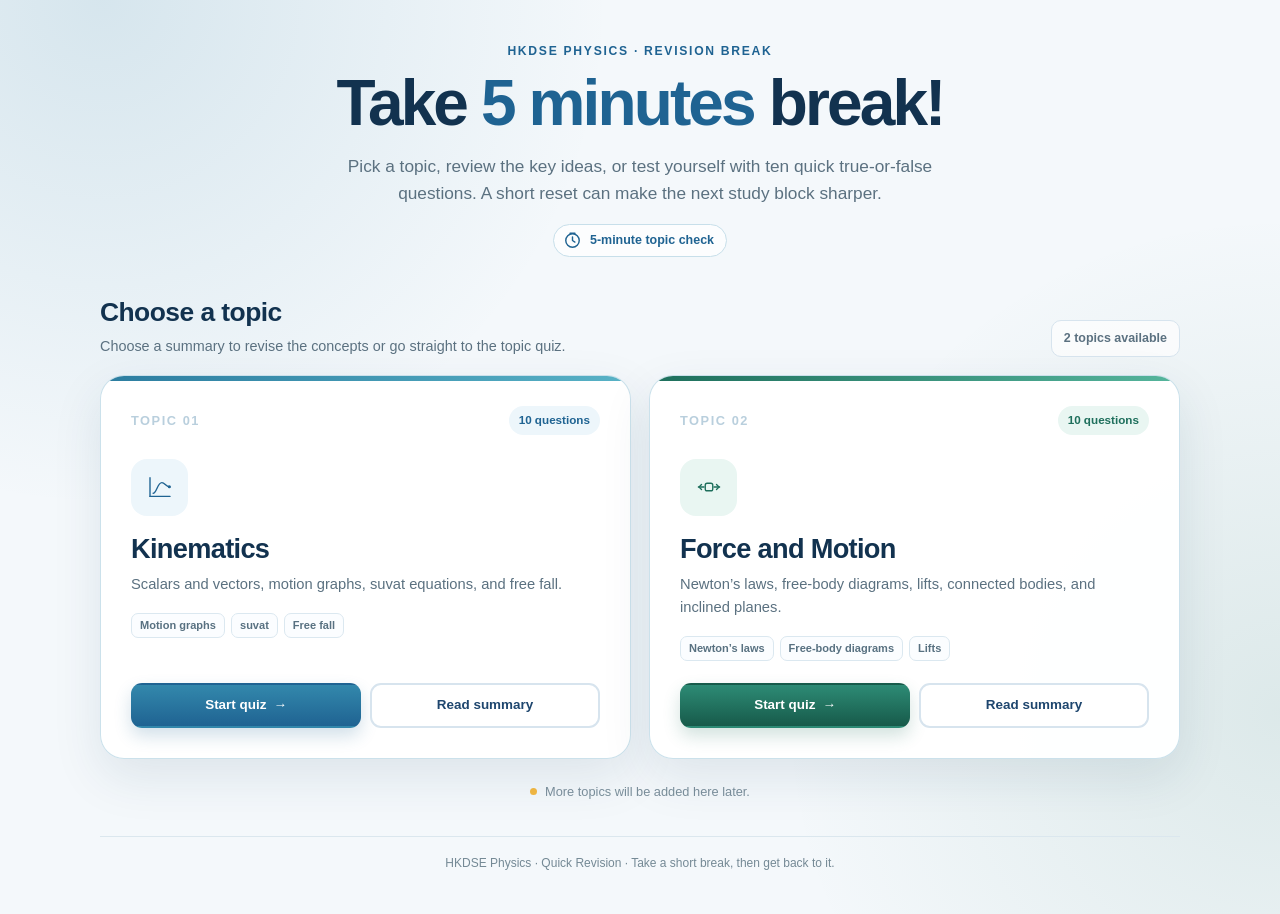
==== concept-check/index.html @ fbd44714 "Move concept check site under /concept-check/" ====
<!DOCTYPE html>
<html lang="en">
<head>
    <meta charset="UTF-8">
    <meta name="viewport" content="width=device-width, initial-scale=1.0">
    <title>Take 5 minutes break!</title>
    <style>
        :root {
            --navy: #12324f;
            --navy-2: #1e466e;
            --blue: #2c7da0;
            --blue-dark: #1f6392;
            --blue-soft: #edf6fb;
            --teal: #1e6f5c;
            --teal-dark: #175a4a;
            --teal-soft: #e9f6f2;
            --gold: #f4b942;
            --bg: #f4f8fb;
            --surface: #ffffff;
            --ink: #1e2a3a;
            --muted: #5b7180;
            --border: #d7e4ee;
            --shadow: 0 18px 50px rgba(21, 63, 92, 0.10);
            --radius: 24px;
        }

        * {
            box-sizing: border-box;
        }

        html {
            scroll-behavior: smooth;
        }

        body {
            margin: 0;
            min-height: 100vh;
            background:
                radial-gradient(circle at 8% 0%, rgba(44, 125, 160, 0.15), transparent 34%),
                radial-gradient(circle at 100% 78%, rgba(30, 111, 92, 0.11), transparent 34%),
                var(--bg);
            color: var(--ink);
            font-family: "Segoe UI", Roboto, Helvetica, Arial, sans-serif;
            line-height: 1.55;
        }

        a {
            color: inherit;
        }

        .shell {
            width: min(1080px, calc(100% - 32px));
            margin: 0 auto;
            padding: 34px 0 42px;
        }

        .hero {
            position: relative;
            max-width: 780px;
            margin: 8px auto 38px;
            text-align: center;
        }

        .eyebrow {
            margin: 0 0 10px;
            color: var(--blue-dark);
            font-size: 0.76rem;
            font-weight: 800;
            letter-spacing: 0.14em;
            text-transform: uppercase;
        }

        .hero h1 {
            margin: 0;
            color: var(--navy);
            font-size: clamp(2.2rem, 5.6vw, 4rem);
            letter-spacing: -0.045em;
            line-height: 1.02;
            text-wrap: balance;
        }

        .hero h1 span {
            color: var(--blue-dark);
        }

        .hero-copy {
            max-width: 650px;
            margin: 17px auto 0;
            color: var(--muted);
            font-size: clamp(0.98rem, 2vw, 1.08rem);
            text-wrap: pretty;
        }

        .break-chip {
            display: inline-flex;
            align-items: center;
            gap: 8px;
            margin-top: 17px;
            padding: 6px 12px 6px 9px;
            border: 1px solid #c7dfea;
            border-radius: 999px;
            background: rgba(255, 255, 255, 0.78);
            color: var(--blue-dark);
            font-size: 0.78rem;
            font-weight: 700;
        }

        .break-chip svg {
            width: 19px;
            height: 19px;
        }

        .set-section {
            margin-top: 0;
        }

        .set-header {
            display: flex;
            align-items: flex-end;
            justify-content: space-between;
            gap: 24px;
            margin-bottom: 18px;
        }

        .set-heading {
            min-width: 0;
        }

        .set-header h2 {
            margin: 0;
            color: var(--navy);
            font-size: clamp(1.25rem, 2.5vw, 1.65rem);
            letter-spacing: -0.02em;
            line-height: 1.25;
        }

        .set-header p {
            max-width: 540px;
            margin: 6px 0 0;
            color: var(--muted);
            font-size: 0.9rem;
        }

        .set-count {
            flex: 0 0 auto;
            padding: 8px 12px;
            border: 1px solid var(--border);
            border-radius: 10px;
            background: rgba(255, 255, 255, 0.68);
            color: var(--muted);
            font-size: 0.78rem;
            font-weight: 700;
            white-space: nowrap;
        }

        .topic-grid {
            display: grid;
            grid-template-columns: repeat(2, minmax(0, 1fr));
            gap: 18px;
        }

        .topic-card {
            position: relative;
            display: flex;
            flex-direction: column;
            min-height: 350px;
            overflow: hidden;
            padding: clamp(22px, 3.2vw, 30px);
            border: 1px solid rgba(199, 223, 234, 0.92);
            border-radius: var(--radius);
            background: rgba(255, 255, 255, 0.96);
            box-shadow: var(--shadow);
            transition: transform 180ms ease, box-shadow 180ms ease, border-color 180ms ease;
        }

        .topic-card::before {
            position: absolute;
            top: 0;
            right: 0;
            left: 0;
            height: 5px;
            background: linear-gradient(90deg, var(--blue), #58b2c6);
            content: "";
        }

        .topic-card.force::before {
            background: linear-gradient(90deg, var(--teal), #55b59c);
        }

        .topic-card:hover {
            transform: translateY(-3px);
            border-color: #aacbdb;
            box-shadow: 0 23px 56px rgba(21, 63, 92, 0.14);
        }

        .card-top {
            display: flex;
            align-items: center;
            justify-content: space-between;
            gap: 12px;
        }

        .card-index {
            color: #b9cfdd;
            font-size: 0.8rem;
            font-weight: 850;
            letter-spacing: 0.12em;
        }

        .question-pill {
            display: inline-flex;
            align-items: center;
            min-height: 29px;
            padding: 4px 10px;
            border-radius: 999px;
            background: var(--blue-soft);
            color: var(--blue-dark);
            font-size: 0.73rem;
            font-weight: 800;
        }

        .topic-card.force .question-pill {
            background: var(--teal-soft);
            color: var(--teal);
        }

        .topic-icon {
            display: grid;
            place-items: center;
            width: 57px;
            height: 57px;
            margin: 24px 0 17px;
            border-radius: 16px;
            background: var(--blue-soft);
            color: var(--blue-dark);
        }

        .topic-card.force .topic-icon {
            background: var(--teal-soft);
            color: var(--teal);
        }

        .topic-icon svg {
            width: 30px;
            height: 30px;
        }

        .topic-card h3 {
            margin: 0;
            color: var(--navy);
            font-size: clamp(1.35rem, 2.5vw, 1.7rem);
            letter-spacing: -0.025em;
            line-height: 1.15;
        }

        .topic-description {
            margin: 9px 0 0;
            color: var(--muted);
            font-size: 0.92rem;
        }

        .topic-tags {
            display: flex;
            flex-wrap: wrap;
            gap: 6px;
            margin: 17px 0 22px;
            padding: 0;
            list-style: none;
        }

        .topic-tags li {
            padding: 3px 8px;
            border: 1px solid #dbe8f0;
            border-radius: 7px;
            background: #fbfdff;
            color: #587181;
            font-size: 0.69rem;
            font-weight: 700;
        }

        .card-actions {
            display: grid;
            grid-template-columns: 1fr 1fr;
            gap: 9px;
            margin-top: auto;
        }

        .btn {
            display: inline-flex;
            align-items: center;
            justify-content: center;
            gap: 7px;
            min-height: 45px;
            padding: 9px 13px;
            border: 2px solid transparent;
            border-radius: 11px;
            font-size: 0.84rem;
            font-weight: 800;
            text-align: center;
            text-decoration: none;
            transition: transform 150ms ease, box-shadow 150ms ease, border-color 150ms ease, background 150ms ease;
        }

        .btn:hover {
            transform: translateY(-1px);
        }

        .btn:focus-visible {
            outline: 3px solid rgba(44, 125, 160, 0.42);
            outline-offset: 3px;
        }

        .btn-primary {
            background: linear-gradient(180deg, #3388ac, var(--blue-dark));
            color: #ffffff;
            box-shadow: 0 8px 17px rgba(31, 99, 146, 0.20);
        }

        .btn-primary:hover {
            box-shadow: 0 10px 21px rgba(31, 99, 146, 0.27);
        }

        .topic-card.force .btn-primary {
            background: linear-gradient(180deg, #2d8b75, var(--teal-dark));
            box-shadow: 0 8px 17px rgba(30, 111, 92, 0.20);
        }

        .btn-secondary {
            border-color: var(--border);
            background: #ffffff;
            color: var(--navy-2);
        }

        .btn-secondary:hover {
            border-color: #aacbdb;
            background: #f8fcfe;
        }

        .future-note {
            display: flex;
            align-items: center;
            justify-content: center;
            gap: 8px;
            margin: 23px 0 0;
            color: #7b8f9b;
            font-size: 0.8rem;
            text-align: center;
        }

        .future-note::before {
            width: 7px;
            height: 7px;
            border-radius: 50%;
            background: var(--gold);
            content: "";
        }

        .site-footer {
            margin-top: 34px;
            padding-top: 17px;
            border-top: 1px solid #dbe7ee;
            color: #748995;
            font-size: 0.75rem;
            text-align: center;
        }

        @media (max-width: 720px) {
            .shell {
                width: min(100% - 22px, 1080px);
                padding-top: 24px;
            }

            .hero {
                margin-bottom: 30px;
            }

            .set-header {
                display: block;
            }

            .set-count {
                display: inline-block;
                margin-top: 12px;
            }

            .topic-grid {
                grid-template-columns: 1fr;
            }

            .topic-card {
                min-height: 0;
            }
        }

        @media (max-width: 430px) {
            .card-actions {
                grid-template-columns: 1fr;
            }

            .btn {
                min-height: 47px;
            }
        }

        @media (prefers-reduced-motion: reduce) {
            html {
                scroll-behavior: auto;
            }

            *,
            *::before,
            *::after {
                transition-duration: 0.001ms !important;
            }
        }
    </style>
</head>
<body>
    <div class="shell">
        <header class="hero">
            <p class="eyebrow">HKDSE Physics &middot; Revision Break</p>
            <h1>Take <span>5 minutes</span> break!</h1>
            <p class="hero-copy">
                Pick a topic, review the key ideas, or test yourself with ten quick true-or-false
                questions. A short reset can make the next study block sharper.
            </p>
            <div class="break-chip">
                <svg viewBox="0 0 24 24" fill="none" stroke="currentColor" stroke-width="1.8" stroke-linecap="round" stroke-linejoin="round" aria-hidden="true">
                    <circle cx="12" cy="12" r="8.5"></circle>
                    <path d="M12 7.5V12l3 2"></path>
                    <path d="M9 2.8h6"></path>
                </svg>
                <span>5-minute topic check</span>
            </div>
        </header>

        <main>
            <section class="set-section" aria-labelledby="set-title">
                <div class="set-header">
                    <div class="set-heading">
                        <h2 id="set-title">Choose a topic</h2>
                        <p>Choose a summary to revise the concepts or go straight to the topic quiz.</p>
                    </div>
                    <span class="set-count">2 topics available</span>
                </div>

                <div class="topic-grid">
                    <article class="topic-card kinematics" aria-labelledby="kinematics-title">
                        <div class="card-top">
                            <span class="card-index">TOPIC 01</span>
                            <span class="question-pill">10 questions</span>
                        </div>

                        <div class="topic-icon" aria-hidden="true">
                            <svg viewBox="0 0 48 48" fill="none" stroke="currentColor" stroke-width="2.2" stroke-linecap="round" stroke-linejoin="round">
                                <path d="M8 39V9"></path>
                                <path d="M8 39h32"></path>
                                <path d="M13 34c5.5 0 7-17 14-17 4.8 0 6.2 6.6 12 6.6"></path>
                                <circle cx="39" cy="23.6" r="2.5" fill="currentColor" stroke="none"></circle>
                            </svg>
                        </div>

                        <h3 id="kinematics-title">Kinematics</h3>
                        <p class="topic-description">
                            Scalars and vectors, motion graphs, suvat equations, and free fall.
                        </p>
                        <ul class="topic-tags" aria-label="Kinematics topics">
                            <li>Motion graphs</li>
                            <li>suvat</li>
                            <li>Free fall</li>
                        </ul>

                        <div class="card-actions">
                            <a class="btn btn-primary" href="RS_HKDSE_M_Mechanics_TF_Quiz.html?topic=kinematics">
                                Start quiz <span aria-hidden="true">&rarr;</span>
                            </a>
                            <a class="btn btn-secondary" href="RS_HKDSE_M_Kinematics.html">
                                Read summary
                            </a>
                        </div>
                    </article>

                    <article class="topic-card force" aria-labelledby="force-title">
                        <div class="card-top">
                            <span class="card-index">TOPIC 02</span>
                            <span class="question-pill">10 questions</span>
                        </div>

                        <div class="topic-icon" aria-hidden="true">
                            <svg viewBox="0 0 48 48" fill="none" stroke="currentColor" stroke-width="2.2" stroke-linecap="round" stroke-linejoin="round">
                                <rect x="18" y="18" width="12" height="12" rx="3"></rect>
                                <path d="M7 24h9"></path>
                                <path d="m12 20-4 4 4 4"></path>
                                <path d="M41 24h-9"></path>
                                <path d="m36 20 4 4-4 4"></path>
                            </svg>
                        </div>

                        <h3 id="force-title">Force and Motion</h3>
                        <p class="topic-description">
                            Newton&rsquo;s laws, free-body diagrams, lifts, connected bodies, and inclined planes.
                        </p>
                        <ul class="topic-tags" aria-label="Force and Motion topics">
                            <li>Newton&rsquo;s laws</li>
                            <li>Free-body diagrams</li>
                            <li>Lifts</li>
                        </ul>

                        <div class="card-actions">
                            <a class="btn btn-primary" href="RS_HKDSE_M_Mechanics_TF_Quiz.html?topic=force">
                                Start quiz <span aria-hidden="true">&rarr;</span>
                            </a>
                            <a class="btn btn-secondary" href="RS_HKDSE_M_Force%20and%20Motion.html">
                                Read summary
                            </a>
                        </div>
                    </article>
                </div>

                <p class="future-note">More topics will be added here later.</p>
            </section>
        </main>

        <footer class="site-footer">
            HKDSE Physics &middot; Quick Revision &middot; Take a short break, then get back to it.
        </footer>
    </div>
</body>
</html>
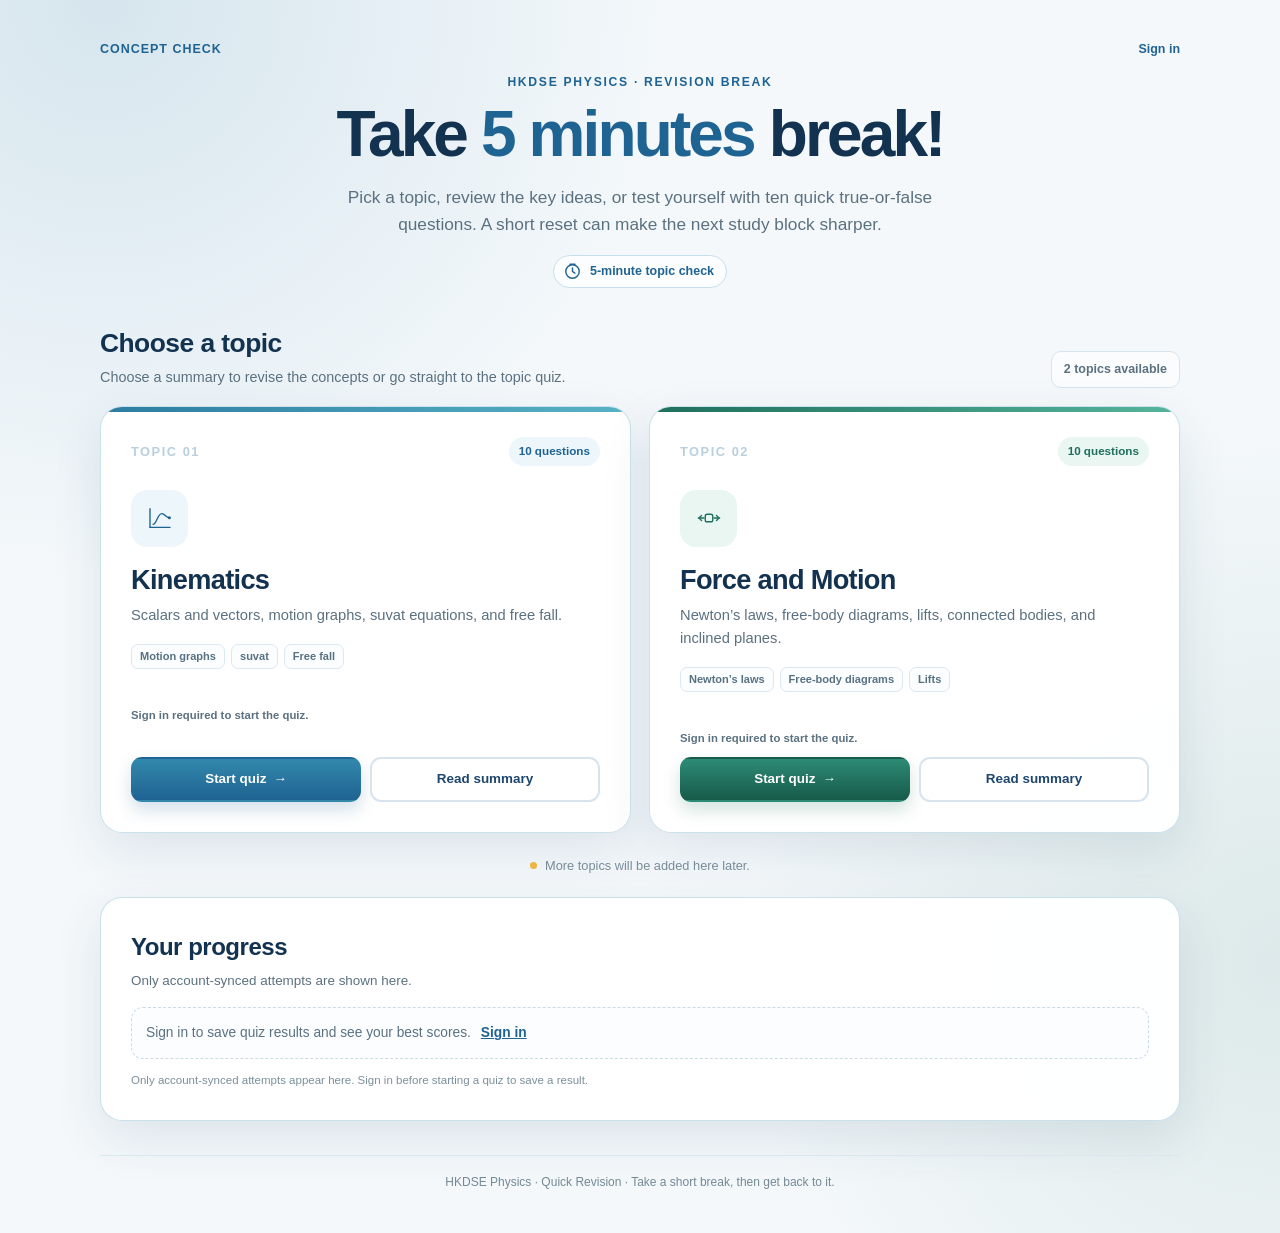
==== commit 5aac4351: "Add Supabase authentication and student progress tracking" ====
--- a/concept-check/index.html
+++ b/concept-check/index.html
@@ -414,9 +414,15 @@
             }
         }
     </style>
+    <link rel="stylesheet" href="auth.css">
 </head>
 <body>
     <div class="shell">
+        <div class="home-topbar">
+            <span class="home-brand">Concept Check</span>
+            <div class="account-slot" data-account-bar></div>
+        </div>
+
         <header class="hero">
             <p class="eyebrow">HKDSE Physics &middot; Revision Break</p>
             <h1>Take <span>5 minutes</span> break!</h1>
@@ -469,6 +475,7 @@
                             <li>suvat</li>
                             <li>Free fall</li>
                         </ul>
+                        <p class="signin-note">Sign in required to start the quiz.</p>
 
                         <div class="card-actions">
                             <a class="btn btn-primary" href="RS_HKDSE_M_Mechanics_TF_Quiz.html?topic=kinematics">
@@ -505,6 +512,7 @@
                             <li>Free-body diagrams</li>
                             <li>Lifts</li>
                         </ul>
+                        <p class="signin-note">Sign in required to start the quiz.</p>
 
                         <div class="card-actions">
                             <a class="btn btn-primary" href="RS_HKDSE_M_Mechanics_TF_Quiz.html?topic=force">
@@ -519,11 +527,29 @@
 
                 <p class="future-note">More topics will be added here later.</p>
             </section>
+
+            <section class="progress-panel" id="progress-panel" aria-labelledby="progress-title">
+                <div class="progress-heading">
+                    <div>
+                        <h2 id="progress-title">Your progress</h2>
+                        <p id="progress-subtitle">Only account-synced attempts are shown here.</p>
+                    </div>
+                </div>
+                <div id="progress-content">
+                    <p class="progress-loading">Checking your account progress&hellip;</p>
+                </div>
+                <p class="progress-note">Only account-synced attempts appear here. Sign in before starting a quiz to save a result.</p>
+            </section>
         </main>
 
         <footer class="site-footer">
             HKDSE Physics &middot; Quick Revision &middot; Take a short break, then get back to it.
         </footer>
     </div>
+
+    <script src="vendor/supabase-js.min.js"></script>
+    <script src="supabase-config.js"></script>
+    <script src="auth-client.js"></script>
+    <script src="progress.js"></script>
 </body>
 </html>
--- a/concept-check/auth.css
+++ b/concept-check/auth.css
@@ -0,0 +1,718 @@
+[hidden] {
+    display: none !important;
+}
+
+:root {
+    --navy: #12324f;
+    --navy-2: #1e466e;
+    --blue: #2c7da0;
+    --blue-dark: #1f6392;
+    --blue-soft: #edf6fb;
+    --teal: #1e6f5c;
+    --teal-dark: #175a4a;
+    --teal-soft: #e9f6f2;
+    --gold: #f4b942;
+    --bg: #f4f8fb;
+    --surface: #ffffff;
+    --ink: #1e2a3a;
+    --muted: #5b7180;
+    --border: #d7e4ee;
+    --correct: #177245;
+    --correct-bg: #e8f7ee;
+    --wrong: #b42318;
+    --wrong-bg: #fdecec;
+    --shadow: 0 18px 50px rgba(21, 63, 92, 0.10);
+    --radius: 22px;
+}
+
+/* Account bar ------------------------------------------------------------ */
+
+.home-topbar {
+    display: flex;
+    align-items: center;
+    justify-content: space-between;
+    gap: 16px;
+    margin-bottom: 8px;
+}
+
+.home-brand {
+    color: var(--blue-dark);
+    font-size: 0.78rem;
+    font-weight: 850;
+    letter-spacing: 0.08em;
+    text-decoration: none;
+    text-transform: uppercase;
+}
+
+.home-brand:hover {
+    text-decoration: underline;
+    text-underline-offset: 3px;
+}
+
+.account-slot {
+    display: flex;
+    align-items: center;
+    justify-content: flex-end;
+    flex-wrap: wrap;
+    gap: 7px;
+    min-height: 31px;
+    color: var(--muted);
+    font-size: 0.78rem;
+}
+
+.account-signin,
+.account-link {
+    color: var(--blue-dark);
+    font-weight: 750;
+    text-decoration: none;
+}
+
+.account-signin:hover,
+.account-link:hover {
+    text-decoration: underline;
+    text-underline-offset: 3px;
+}
+
+.account-chip {
+    display: inline-flex;
+    align-items: center;
+    gap: 6px;
+    padding: 4px 9px;
+    border: 1px solid #c7dfea;
+    border-radius: 999px;
+    background: rgba(255, 255, 255, 0.76);
+    color: var(--navy-2);
+    font-weight: 750;
+    max-width: 240px;
+}
+
+.account-chip span {
+    overflow: hidden;
+    text-overflow: ellipsis;
+    white-space: nowrap;
+}
+
+.account-role {
+    color: var(--muted);
+    font-size: 0.66rem;
+    font-weight: 800;
+    letter-spacing: 0.06em;
+    text-transform: uppercase;
+}
+
+.account-action {
+    padding: 4px 8px;
+    border: 0;
+    border-radius: 7px;
+    background: transparent;
+    color: var(--muted);
+    cursor: pointer;
+    font: inherit;
+    font-weight: 700;
+}
+
+.account-action:hover {
+    background: rgba(255, 255, 255, 0.7);
+    color: var(--navy-2);
+}
+
+.account-action:focus-visible,
+.account-signin:focus-visible,
+.account-link:focus-visible,
+.home-brand:focus-visible {
+    outline: 3px solid rgba(44, 125, 160, 0.35);
+    outline-offset: 2px;
+}
+
+.signin-note {
+    margin: 16px 0 9px;
+    color: var(--muted);
+    font-size: 0.71rem;
+    font-weight: 650;
+}
+
+/* Progress panel --------------------------------------------------------- */
+
+.progress-panel {
+    margin-top: 22px;
+    padding: clamp(20px, 3.5vw, 30px);
+    border: 1px solid rgba(199, 223, 234, 0.94);
+    border-radius: var(--radius);
+    background: rgba(255, 255, 255, 0.96);
+    box-shadow: var(--shadow);
+}
+
+.progress-heading {
+    display: flex;
+    align-items: flex-end;
+    justify-content: space-between;
+    gap: 16px;
+}
+
+.progress-heading h2 {
+    margin: 0;
+    color: var(--navy);
+    font-size: clamp(1.15rem, 2.5vw, 1.5rem);
+    letter-spacing: -0.02em;
+}
+
+.progress-heading p {
+    margin: 5px 0 0;
+    color: var(--muted);
+    font-size: 0.84rem;
+}
+
+.progress-grid {
+    display: grid;
+    grid-template-columns: 1fr 1fr;
+    gap: 12px;
+    margin-top: 18px;
+}
+
+.progress-card {
+    padding: 16px;
+    border: 1px solid var(--border);
+    border-radius: 14px;
+    background: #fbfdff;
+}
+
+.progress-card.force {
+    background: #f8fcfb;
+}
+
+.progress-card-head {
+    display: flex;
+    align-items: baseline;
+    justify-content: space-between;
+    gap: 10px;
+}
+
+.progress-card-head strong {
+    color: var(--navy-2);
+    font-size: 0.95rem;
+}
+
+.progress-best {
+    color: var(--blue-dark);
+    font-size: 1.3rem;
+    font-weight: 850;
+    letter-spacing: -0.03em;
+}
+
+.progress-card.force .progress-best {
+    color: var(--teal);
+}
+
+.progress-best small {
+    color: var(--muted);
+    font-size: 0.68rem;
+    font-weight: 700;
+    letter-spacing: 0;
+}
+
+.progress-meta {
+    display: flex;
+    flex-wrap: wrap;
+    gap: 5px 12px;
+    margin-top: 8px;
+    color: var(--muted);
+    font-size: 0.76rem;
+}
+
+.progress-empty {
+    display: flex;
+    align-items: flex-start;
+    gap: 10px;
+    margin-top: 16px;
+    padding: 14px;
+    border: 1px dashed #c7dce8;
+    border-radius: 12px;
+    background: #fbfdff;
+    color: var(--muted);
+    font-size: 0.86rem;
+}
+
+.progress-empty a {
+    color: var(--blue-dark);
+    font-weight: 800;
+}
+
+.progress-note {
+    margin: 13px 0 0;
+    color: #7b8f9b;
+    font-size: 0.72rem;
+}
+
+.progress-loading {
+    margin-top: 16px;
+    color: var(--muted);
+    font-size: 0.84rem;
+}
+
+/* Login / teacher base --------------------------------------------------- */
+
+body.auth-page {
+    margin: 0;
+    min-height: 100vh;
+    background:
+        radial-gradient(circle at 8% 0%, rgba(44, 125, 160, 0.15), transparent 34%),
+        radial-gradient(circle at 100% 82%, rgba(30, 111, 92, 0.11), transparent 34%),
+        var(--bg);
+    color: var(--ink);
+    font-family: "Segoe UI", Roboto, Helvetica, Arial, sans-serif;
+    line-height: 1.55;
+}
+
+.auth-shell {
+    width: min(1000px, calc(100% - 32px));
+    margin: 0 auto;
+    padding: 28px 0 42px;
+}
+
+.auth-shell.narrow {
+    width: min(560px, calc(100% - 32px));
+}
+
+.auth-topbar {
+    display: flex;
+    align-items: center;
+    justify-content: space-between;
+    gap: 16px;
+    margin-bottom: 18px;
+}
+
+.auth-topbar a {
+    color: var(--blue-dark);
+    font-size: 0.8rem;
+    font-weight: 750;
+    text-decoration: none;
+}
+
+.auth-topbar a:hover {
+    text-decoration: underline;
+    text-underline-offset: 3px;
+}
+
+.auth-card {
+    padding: clamp(22px, 4.2vw, 40px);
+    border: 1px solid rgba(199, 223, 234, 0.94);
+    border-radius: 24px;
+    background: rgba(255, 255, 255, 0.96);
+    box-shadow: var(--shadow);
+}
+
+.auth-card h1 {
+    margin: 0;
+    color: var(--navy);
+    font-size: clamp(1.7rem, 4vw, 2.5rem);
+    letter-spacing: -0.035em;
+    line-height: 1.08;
+}
+
+.auth-intro {
+    margin: 10px 0 0;
+    color: var(--muted);
+    font-size: 0.93rem;
+}
+
+.auth-tabs {
+    display: grid;
+    grid-template-columns: 1fr 1fr;
+    gap: 6px;
+    margin: 23px 0 21px;
+    padding: 4px;
+    border: 1px solid var(--border);
+    border-radius: 12px;
+    background: #f4f9fc;
+}
+
+.auth-tab {
+    padding: 9px 12px;
+    border: 0;
+    border-radius: 8px;
+    background: transparent;
+    color: var(--muted);
+    cursor: pointer;
+    font: inherit;
+    font-size: 0.82rem;
+    font-weight: 800;
+}
+
+.auth-tab[aria-selected="true"] {
+    background: #ffffff;
+    color: var(--navy-2);
+    box-shadow: 0 2px 8px rgba(21, 63, 92, 0.08);
+}
+
+.auth-form {
+    display: grid;
+    gap: 14px;
+}
+
+.auth-field {
+    display: grid;
+    gap: 5px;
+}
+
+.auth-field label {
+    color: var(--navy-2);
+    font-size: 0.78rem;
+    font-weight: 800;
+}
+
+.auth-field input {
+    width: 100%;
+    min-height: 45px;
+    padding: 9px 11px;
+    border: 1px solid #c7d9e4;
+    border-radius: 10px;
+    background: #ffffff;
+    color: var(--ink);
+    font: inherit;
+    font-size: 0.92rem;
+}
+
+.auth-field input:focus {
+    border-color: var(--blue);
+    outline: 3px solid rgba(44, 125, 160, 0.16);
+}
+
+.auth-field small {
+    color: var(--muted);
+    font-size: 0.72rem;
+}
+
+.auth-submit {
+    display: inline-flex;
+    align-items: center;
+    justify-content: center;
+    min-height: 47px;
+    margin-top: 2px;
+    padding: 10px 18px;
+    border: 2px solid transparent;
+    border-radius: 11px;
+    background: linear-gradient(180deg, #3388ac, var(--blue-dark));
+    color: #ffffff;
+    cursor: pointer;
+    font: inherit;
+    font-weight: 850;
+    box-shadow: 0 8px 17px rgba(31, 99, 146, 0.20);
+}
+
+.auth-submit:hover {
+    transform: translateY(-1px);
+}
+
+.auth-submit:disabled,
+.btn:disabled {
+    cursor: not-allowed;
+    opacity: 0.55;
+    transform: none;
+}
+
+.auth-submit:focus-visible {
+    outline: 3px solid rgba(44, 125, 160, 0.42);
+    outline-offset: 3px;
+}
+
+.auth-alert {
+    margin: 0 0 16px;
+    padding: 10px 12px;
+    border: 1px solid #f1c5c1;
+    border-radius: 10px;
+    background: var(--wrong-bg);
+    color: #8e1c14;
+    font-size: 0.82rem;
+}
+
+.auth-help {
+    margin: 17px 0 0;
+    padding-top: 14px;
+    border-top: 1px solid var(--border);
+    color: var(--muted);
+    font-size: 0.76rem;
+}
+
+.auth-hidden {
+    display: none !important;
+}
+
+/* Teacher dashboard ------------------------------------------------------ */
+
+.teacher-shell {
+    width: min(1180px, calc(100% - 32px));
+}
+
+.teacher-heading {
+    display: flex;
+    align-items: flex-end;
+    justify-content: space-between;
+    gap: 16px;
+    margin: 8px 0 20px;
+}
+
+.teacher-heading h1 {
+    margin: 0;
+    color: var(--navy);
+    font-size: clamp(1.7rem, 4vw, 2.6rem);
+    letter-spacing: -0.04em;
+}
+
+.teacher-heading p {
+    margin: 5px 0 0;
+    color: var(--muted);
+    font-size: 0.9rem;
+}
+
+.dashboard-grid {
+    display: grid;
+    grid-template-columns: 0.85fr 1.15fr;
+    gap: 16px;
+    align-items: start;
+}
+
+.dashboard-card {
+    padding: 20px;
+    border: 1px solid rgba(199, 223, 234, 0.94);
+    border-radius: 18px;
+    background: rgba(255, 255, 255, 0.96);
+    box-shadow: 0 10px 30px rgba(21, 63, 92, 0.07);
+}
+
+.dashboard-card h2 {
+    margin: 0;
+    color: var(--navy);
+    font-size: 1rem;
+}
+
+.dashboard-card p {
+    margin: 5px 0 14px;
+    color: var(--muted);
+    font-size: 0.8rem;
+}
+
+.dashboard-card .auth-form {
+    gap: 10px;
+}
+
+.class-picker {
+    display: flex;
+    flex-wrap: wrap;
+    gap: 8px;
+    align-items: center;
+    margin-bottom: 14px;
+}
+
+.class-picker select,
+.dashboard-card select {
+    min-height: 40px;
+    padding: 7px 10px;
+    border: 1px solid #c7d9e4;
+    border-radius: 9px;
+    background: #ffffff;
+    color: var(--ink);
+    font: inherit;
+    font-size: 0.84rem;
+}
+
+.class-code {
+    display: inline-flex;
+    align-items: center;
+    gap: 7px;
+    padding: 7px 10px;
+    border: 1px solid #c7dfea;
+    border-radius: 8px;
+    background: var(--blue-soft);
+    color: var(--blue-dark);
+    font-size: 0.8rem;
+    font-weight: 850;
+    letter-spacing: 0.08em;
+}
+
+.copy-button {
+    padding: 3px 7px;
+    border: 1px solid #bfd7e4;
+    border-radius: 5px;
+    background: #ffffff;
+    color: var(--navy-2);
+    cursor: pointer;
+    font: inherit;
+    font-size: 0.65rem;
+    font-weight: 800;
+}
+
+.copy-button:hover {
+    border-color: var(--blue);
+}
+
+.file-drop {
+    display: grid;
+    gap: 5px;
+    padding: 13px;
+    border: 1px dashed #bcd6e3;
+    border-radius: 10px;
+    background: #fbfdff;
+    color: var(--muted);
+    font-size: 0.78rem;
+}
+
+.file-drop input {
+    font: inherit;
+    font-size: 0.76rem;
+}
+
+.import-preview {
+    margin: 10px 0 0;
+    color: var(--muted);
+    font-size: 0.75rem;
+}
+
+.import-results {
+    display: grid;
+    gap: 4px;
+    max-height: 160px;
+    margin-top: 10px;
+    overflow: auto;
+    color: var(--muted);
+    font-size: 0.74rem;
+}
+
+.import-results .ok {
+    color: var(--correct);
+}
+
+.import-results .bad {
+    color: var(--wrong);
+}
+
+.table-wrap {
+    margin-top: 16px;
+    overflow-x: auto;
+    border: 1px solid var(--border);
+    border-radius: 12px;
+}
+
+.progress-table {
+    width: 100%;
+    min-width: 720px;
+    border-collapse: collapse;
+    background: #ffffff;
+    font-size: 0.76rem;
+}
+
+.progress-table th,
+.progress-table td {
+    padding: 9px 10px;
+    border-bottom: 1px solid #e5eef4;
+    text-align: left;
+    vertical-align: top;
+}
+
+.progress-table th {
+    background: #f4f9fc;
+    color: var(--navy-2);
+    font-size: 0.69rem;
+    letter-spacing: 0.03em;
+    text-transform: uppercase;
+}
+
+.progress-table tr:last-child td {
+    border-bottom: 0;
+}
+
+.progress-table .muted {
+    color: var(--muted);
+}
+
+.teacher-empty {
+    margin: 16px 0 0;
+    padding: 15px;
+    border: 1px dashed #c7dce8;
+    border-radius: 10px;
+    color: var(--muted);
+    font-size: 0.82rem;
+}
+
+.dashboard-section-title {
+    margin: 28px 0 10px;
+    color: var(--navy);
+    font-size: 1.1rem;
+    letter-spacing: -0.02em;
+}
+
+.save-status {
+    margin: 16px 0 0;
+    padding: 10px 12px;
+    border-radius: 9px;
+    font-size: 0.8rem;
+    font-weight: 700;
+}
+
+.save-status.is-saving {
+    background: #eef6fb;
+    color: var(--blue-dark);
+}
+
+.save-status.is-saved {
+    background: var(--correct-bg);
+    color: var(--correct);
+}
+
+.save-status.is-error {
+    background: var(--wrong-bg);
+    color: var(--wrong);
+}
+
+.save-retry {
+    margin-left: 8px;
+    padding: 2px 7px;
+    border: 1px solid currentColor;
+    border-radius: 5px;
+    background: transparent;
+    color: inherit;
+    cursor: pointer;
+    font: inherit;
+    font-size: 0.72rem;
+    font-weight: 800;
+}
+
+@media (max-width: 820px) {
+    .dashboard-grid {
+        grid-template-columns: 1fr;
+    }
+
+    .progress-grid {
+        grid-template-columns: 1fr;
+    }
+}
+
+@media (max-width: 600px) {
+    .auth-shell,
+    .auth-shell.narrow,
+    .teacher-shell {
+        width: min(100% - 22px, 1180px);
+        padding-top: 18px;
+    }
+
+    .auth-topbar,
+    .teacher-heading {
+        align-items: flex-start;
+        flex-direction: column;
+    }
+
+    .account-slot {
+        justify-content: flex-start;
+    }
+
+    .home-topbar {
+        align-items: flex-start;
+        flex-direction: column;
+        gap: 6px;
+    }
+
+    .progress-heading {
+        align-items: flex-start;
+        flex-direction: column;
+        gap: 4px;
+    }
+}
